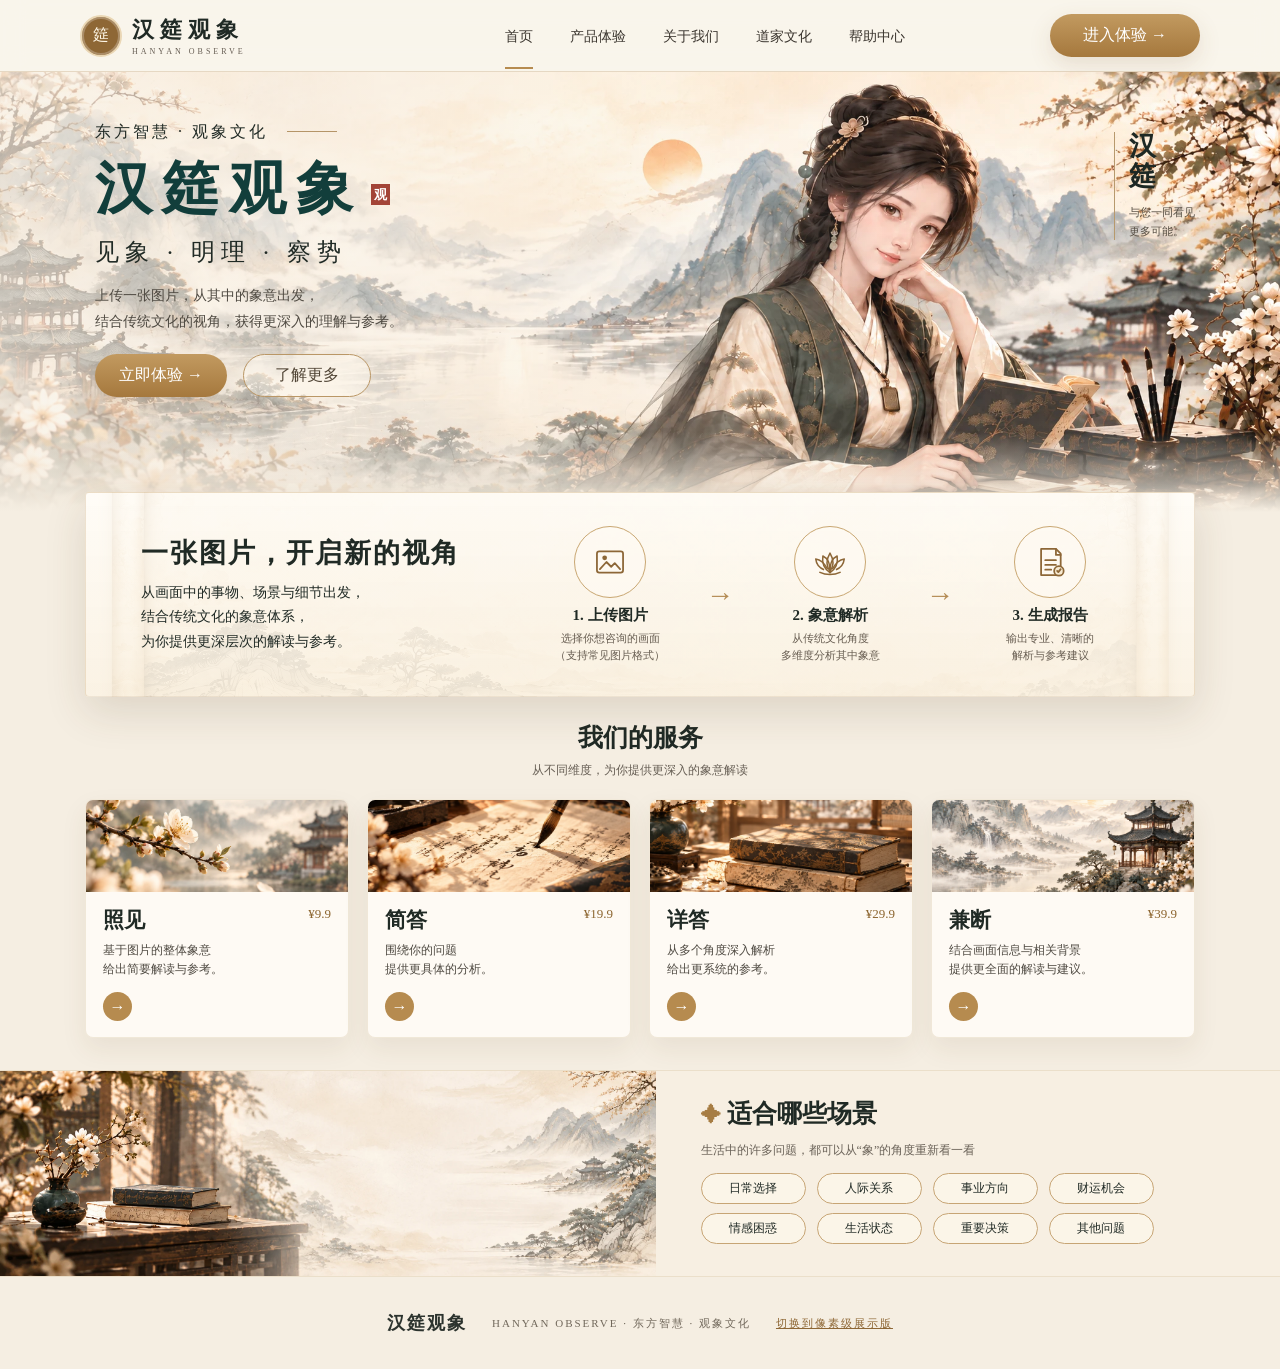
==== live.html @ b15e096b "汉筵观象 · 前端展示页（入口按钮接入后端 config.js）" ====
<!doctype html>
<html lang="zh-CN">
<head>
  <meta charset="UTF-8" />
  <meta name="viewport" content="width=device-width,initial-scale=1" />
  <meta name="theme-color" content="#f5eddf" />
  <title>汉筵观象 · 可编辑 DOM 版</title>
  <meta name="description" content="汉筵观象可编辑响应式前端版本。" />
  <link rel="icon" href="./assets/favicon.svg" type="image/svg+xml" />
  <link rel="preload" href="./assets/hero-generated.webp" as="image" />
  <link rel="stylesheet" href="./live.css" />
</head>
<body>
<header class="live-header" id="top">
  <a href="#top" class="live-brand"><span class="live-seal">筵</span><span><b>汉筵观象</b><small>HANYAN OBSERVE</small></span></a>
  <nav><a href="#top" class="active">首页</a><a href="#experience">产品体验</a><a href="#about">关于我们</a><a href="#culture">道家文化</a><a href="#help">帮助中心</a></nav>
  <button class="gold-btn" data-open-experience>进入体验 →</button>
</header>

<main>
  <section class="live-hero" id="culture">
    <div class="live-hero-bg"></div>
    <div class="live-hero-copy reveal">
      <div class="kicker">东方智慧 · 观象文化 <i></i></div>
      <h1>汉筵观象<span>观</span></h1>
      <h2>见象 · 明理 · 察势</h2>
      <p>上传一张图片，从其中的象意出发，<br>结合传统文化的视角，获得更深入的理解与参考。</p>
      <div class="hero-actions"><button class="gold-btn" data-open-experience>立即体验 →</button><a class="line-btn" href="#about">了解更多</a></div>
    </div>
    <div class="vertical-mark"><b>汉</b><b>筵</b><span>与您一同看见<br>更多可能。</span></div>
  </section>

  <section class="paper-scroll reveal" id="about">
    <div class="scroll-copy"><h2>一张图片，开启新的视角</h2><p>从画面中的事物、场景与细节出发，<br>结合传统文化的象意体系，<br>为你提供更深层次的解读与参考。</p></div>
    <div class="flow" id="experience">
      <div class="flow-step"><span><img src="./assets/icon-upload.svg" alt=""></span><b>1. 上传图片</b><small>选择你想咨询的画面<br>（支持常见图片格式）</small></div>
      <i>→</i>
      <div class="flow-step"><span><img src="./assets/icon-lotus.svg" alt=""></span><b>2. 象意解析</b><small>从传统文化角度<br>多维度分析其中象意</small></div>
      <i>→</i>
      <div class="flow-step"><span><img src="./assets/icon-report.svg" alt=""></span><b>3. 生成报告</b><small>输出专业、清晰的<br>解析与参考建议</small></div>
    </div>
  </section>

  <section class="live-services reveal">
    <h2>我们的服务</h2><p>从不同维度，为你提供更深入的象意解读</p>
    <div class="live-card-grid">
      <article><img src="./assets/card-look.webp" alt="白梅花枝"><div><h3>照见 <em>¥9.9</em></h3><p>基于图片的整体象意<br>给出简要解读与参考。</p><button data-service="照见">→</button></div></article>
      <article><img src="./assets/card-simple.webp" alt="书法纸笔"><div><h3>简答 <em>¥19.9</em></h3><p>围绕你的问题<br>提供更具体的分析。</p><button data-service="简答">→</button></div></article>
      <article><img src="./assets/card-detail.webp" alt="古籍花影"><div><h3>详答 <em>¥29.9</em></h3><p>从多个角度深入解析<br>给出更系统的参考。</p><button data-service="详答">→</button></div></article>
      <article><img src="./assets/card-judge.webp" alt="亭台山水"><div><h3>兼断 <em>¥39.9</em></h3><p>结合画面信息与相关背景<br>提供更全面的解读与建议。</p><button data-service="兼断">→</button></div></article>
    </div>
  </section>

  <section class="live-scenes reveal">
    <div class="scene-art"></div>
    <div class="scene-info"><h2><span>✦</span> 适合哪些场景</h2><p>生活中的许多问题，都可以从“象”的角度重新看一看</p><div class="tag-grid"><span>日常选择</span><span>人际关系</span><span>事业方向</span><span>财运机会</span><span>情感困惑</span><span>生活状态</span><span>重要决策</span><span>其他问题</span></div></div>
  </section>
</main>
<footer id="help"><b>汉筵观象</b><span>HANYAN OBSERVE · 东方智慧 · 观象文化</span><a href="./index.html">切换到像素级展示版</a></footer>

<dialog class="experience-modal" id="experienceModal" aria-labelledby="experienceTitle">
  <form method="dialog" class="modal-card">
    <button class="modal-close" value="close" aria-label="关闭">×</button>
    <div class="modal-mark">筵</div><p class="eyebrow">HANYAN OBSERVE</p><h2 id="experienceTitle">开始一次观象体验</h2>
    <p class="modal-desc">选择服务并上传图片。当前为前端展示版，可在这里继续接入订单、支付与 AI 分析接口。</p>
    <div class="service-choice" id="serviceChoice">当前服务：照见</div>
    <label class="upload-box"><input type="file" accept="image/*" id="imageInput"><span class="upload-symbol">＋</span><b>选择一张图片</b><small>JPG / PNG / WEBP</small></label>
    <div class="preview-wrap" id="previewWrap" hidden><img id="previewImage" alt="上传图片预览"></div>
    <button class="modal-primary" type="button" id="mockAnalyze">开始解析 →</button><p class="mock-status" id="mockStatus"></p>
  </form>
</dialog>
<script src="./config.js"></script>
<script src="./app.js"></script>
<script>
const observer = new IntersectionObserver(entries => entries.forEach(e => e.isIntersecting && e.target.classList.add('shown')), {threshold:.1});
document.querySelectorAll('.reveal').forEach(el => observer.observe(el));
</script>
</body>
</html>
---- live.css ----
:root{--paper:#f5eee2;--paper2:#fbf7ee;--ink:#202a25;--muted:#625b52;--gold:#b68b4f;--gold2:#8e6735;--line:#d8bd91;--deep:#123e3b}
*{box-sizing:border-box}html{scroll-behavior:smooth}body{margin:0;background:var(--paper);color:var(--ink);font-family:"Songti SC","STSong","SimSun",serif;-webkit-font-smoothing:antialiased}button,a{font:inherit}.live-header{height:72px;display:grid;grid-template-columns:280px 1fr 150px;align-items:center;padding:0 max(22px,calc((100vw - 1120px)/2));position:sticky;top:0;z-index:40;background:rgba(250,246,237,.9);backdrop-filter:blur(12px);border-bottom:1px solid rgba(166,125,67,.24)}.live-brand{display:flex;align-items:center;gap:10px;color:var(--ink);text-decoration:none}.live-seal{width:42px;height:42px;display:grid;place-items:center;border-radius:50%;background:var(--gold2);color:#fff8e8;border:2px solid #ead7b5;box-shadow:inset 0 0 0 2px rgba(255,255,255,.25)}.live-brand b{font-size:22px;letter-spacing:6px}.live-brand small{display:block;font:8px Georgia,serif;letter-spacing:3px;margin-top:2px;color:#655d52}.live-header nav{display:flex;justify-content:center;gap:37px}.live-header nav a{color:#3b362f;text-decoration:none;font-size:14px;padding:26px 0 21px;border-bottom:2px solid transparent}.live-header nav a:hover,.live-header nav a.active{border-color:#b68b4f}.gold-btn{border:0;border-radius:999px;background:linear-gradient(180deg,#c29a60,#a5783d);color:white;padding:11px 24px;box-shadow:0 8px 22px rgba(126,88,39,.15);cursor:pointer}.live-hero{height:440px;position:relative;overflow:hidden;background:#f5ecdd}.live-hero-bg{position:absolute;inset:0;background:linear-gradient(90deg,rgba(247,240,228,.74) 0%,rgba(247,240,228,.42) 39%,rgba(247,240,228,.06) 68%),url('./assets/hero-generated.webp') center/cover no-repeat;transform:scale(1.01)}.live-hero:after{content:"";position:absolute;left:0;right:0;bottom:0;height:80px;background:linear-gradient(transparent,#f5eee2)}.live-hero-copy{position:relative;z-index:2;width:520px;margin-left:max(22px,calc((100vw - 850px)/2 - 120px));padding-top:50px}.kicker{font-size:16px;letter-spacing:3px}.kicker i{display:inline-block;width:50px;border-top:1px solid #b59568;margin:0 0 5px 12px}.live-hero h1{font-size:57px;letter-spacing:10px;color:var(--deep);margin:15px 0 9px;line-height:1.1;font-weight:700;position:relative}.live-hero h1 span{font-size:13px;background:#a34437;color:white;letter-spacing:0;padding:3px;vertical-align:middle;margin-left:8px}.live-hero h2{font-size:24px;letter-spacing:6px;font-weight:500;margin:15px 0}.live-hero-copy>p{font-size:14px;line-height:1.9;color:#4e4941}.hero-actions{display:flex;gap:16px;margin-top:18px}.line-btn{display:inline-flex;align-items:center;justify-content:center;border:1px solid #ba9766;color:#514536;text-decoration:none;border-radius:999px;padding:10px 31px;background:rgba(255,250,240,.43)}.vertical-mark{position:absolute;z-index:3;right:max(25px,calc((100vw - 1110px)/2));top:60px;border-left:1px solid #b7996d;padding-left:14px;color:#1d2824}.vertical-mark b{display:block;font-size:27px;line-height:1.1}.vertical-mark span{display:block;font-size:11px;line-height:1.65;margin-top:12px;color:#554d42}.paper-scroll{width:min(1110px,calc(100% - 40px));min-height:205px;margin:-20px auto 0;position:relative;z-index:4;display:grid;grid-template-columns:380px 1fr;align-items:center;padding:32px 55px;background:linear-gradient(rgba(255,252,246,.87),rgba(250,241,225,.9)),url('./assets/scroll-generated.webp') center/cover no-repeat;border:1px solid rgba(175,132,73,.2);box-shadow:0 15px 42px rgba(80,54,25,.14);border-radius:4px}.scroll-copy h2{font-size:27px;letter-spacing:2px;margin:0 0 10px}.scroll-copy p{font-size:14px;line-height:1.75;margin:0}.flow{display:grid;grid-template-columns:1fr 42px 1fr 42px 1fr;align-items:center;text-align:center}.flow-step span{width:72px;height:72px;margin:0 auto 8px;border-radius:50%;display:grid;place-items:center;border:1px solid #c9a772;background:rgba(255,251,243,.66)}.flow-step img{width:38px;height:38px}.flow-step b{display:block;font-size:15px}.flow-step small{display:block;font-size:11px;line-height:1.5;color:#665c50;margin-top:5px}.flow>i{font-style:normal;color:#b48c54;font-size:28px}.live-services{width:min(1110px,calc(100% - 40px));margin:0 auto;padding:24px 0 16px}.live-services>h2{text-align:center;font-size:25px;margin:0}.live-services>p{text-align:center;color:#675f55;font-size:12px;margin:8px 0 20px}.live-card-grid{display:grid;grid-template-columns:repeat(4,1fr);gap:18px}.live-card-grid article{overflow:hidden;border:1px solid rgba(170,130,78,.16);border-radius:8px;background:rgba(255,252,246,.88);box-shadow:0 11px 26px rgba(89,61,29,.08);transition:.25s}.live-card-grid article:hover{transform:translateY(-4px);box-shadow:0 18px 36px rgba(89,61,29,.14)}.live-card-grid article>img{width:100%;height:92px;object-fit:cover;display:block}.live-card-grid article>div{padding:14px 17px 16px;position:relative}.live-card-grid h3{font-size:21px;margin:0 0 7px}.live-card-grid h3 em{float:right;font-size:13px;font-style:normal;color:#8c652f;font-weight:500}.live-card-grid p{font-size:12px;line-height:1.6;color:#4f4a42;margin:0 0 13px}.live-card-grid button{width:29px;height:29px;border:0;border-radius:50%;background:#b68b4f;color:white;cursor:pointer}.live-scenes{margin-top:16px;min-height:205px;display:grid;grid-template-columns:1.05fr 1fr;background:#f7efe2;border-top:1px solid rgba(166,125,67,.15);border-bottom:1px solid rgba(166,125,67,.15)}.scene-art{min-height:205px;background:url('./assets/scene-generated.webp') 45% center/cover no-repeat}.scene-info{padding:26px 7vw 24px 45px;background:linear-gradient(90deg,rgba(247,239,226,.7),#f7efe2 36%)}.scene-info h2{font-size:25px;margin:0 0 7px}.scene-info h2 span{color:#a77d43;font-size:20px}.scene-info p{font-size:12px;color:#6a6258}.tag-grid{display:grid;grid-template-columns:repeat(4,105px);gap:9px 11px;margin-top:14px}.tag-grid span{border:1px solid #c7a575;border-radius:999px;text-align:center;padding:6px 7px;font-size:12px;background:rgba(255,250,240,.45)}footer{min-height:92px;display:flex;align-items:center;justify-content:center;gap:25px;color:#71685b;font-size:11px;letter-spacing:2px}footer b{font-size:18px;color:#2c332e}footer a{color:#8e6735}.experience-modal{border:0;padding:0;background:transparent;max-width:none;max-height:none}.experience-modal::backdrop{background:rgba(31,27,21,.56);backdrop-filter:blur(5px)}.modal-card{width:min(92vw,520px);margin:auto;background:linear-gradient(180deg,#fffaf0,#f6ead7);border:1px solid #d9bc89;border-radius:22px;padding:34px;box-shadow:0 28px 80px rgba(35,25,15,.35);position:relative;text-align:center;color:#2b2a24}.modal-close{position:absolute;right:16px;top:13px;width:38px;height:38px;border:0;border-radius:50%;background:transparent;font-size:28px;color:#776b5e}.modal-mark{width:58px;height:58px;display:grid;place-items:center;margin:0 auto 12px;border-radius:50%;background:#a8793e;color:white;font-size:27px}.eyebrow{font-size:12px;letter-spacing:3px;color:#776b5d}.modal-card h2{font-size:28px;margin:7px 0 10px}.modal-desc{font-size:14px;line-height:1.8;color:#6f665b;margin:0 auto 16px;max-width:390px}.service-choice{display:inline-block;border:1px solid #d7bc8e;border-radius:999px;padding:7px 16px;color:#815d2e;background:#fffaf0;margin:6px 0 16px}.upload-box{min-height:150px;border:1px dashed #b9905a;border-radius:16px;display:flex;flex-direction:column;align-items:center;justify-content:center;background:rgba(255,255,255,.48);cursor:pointer}.upload-box input{display:none}.upload-symbol{font-size:35px;color:#a4763b}.upload-box small{margin-top:5px;color:#8e8172}.preview-wrap{margin-top:12px;border-radius:14px;overflow:hidden;max-height:240px}.preview-wrap img{display:block;width:100%;height:240px;object-fit:cover}.modal-primary{width:100%;margin-top:16px;border:0;border-radius:999px;padding:13px;background:linear-gradient(180deg,#bd965d,#9e7135);color:white}.mock-status{min-height:20px;font-size:13px;color:#79623e}.reveal{opacity:0;transform:translateY(12px);transition:.7s ease}.reveal.shown{opacity:1;transform:none}
@media(max-width:900px){.live-header{grid-template-columns:1fr auto}.live-header nav{display:none}.live-hero-copy{margin-left:35px}.vertical-mark{display:none}.paper-scroll{grid-template-columns:1fr;padding:30px}.scroll-copy{text-align:center;margin-bottom:24px}.live-card-grid{grid-template-columns:1fr 1fr}.live-scenes{grid-template-columns:1fr}.scene-art{min-height:250px}.scene-info{padding:30px}.tag-grid{grid-template-columns:repeat(4,1fr)}}
@media(max-width:560px){.live-brand b{font-size:18px}.live-brand small{font-size:7px}.live-header{padding:0 14px}.live-header>.gold-btn{padding:9px 14px}.live-hero{height:610px}.live-hero-bg{background-position:60% center}.live-hero-copy{margin-left:0;width:auto;padding:285px 22px 0}.live-hero h1{font-size:48px}.live-hero h2{font-size:20px}.paper-scroll{margin-top:-20px;width:calc(100% - 24px);padding:26px 20px}.flow{grid-template-columns:1fr;gap:14px}.flow>i{display:none}.flow-step{display:grid;grid-template-columns:62px 1fr;text-align:left;align-items:center}.flow-step span{grid-row:1/3;width:54px;height:54px;margin:0}.flow-step img{width:30px}.live-services{width:calc(100% - 28px);padding-top:38px}.live-card-grid{gap:12px}.live-card-grid article>img{height:105px}.live-card-grid article>div{padding:12px}.live-card-grid h3{font-size:18px}.tag-grid{grid-template-columns:repeat(2,1fr)}footer{flex-direction:column;gap:7px;padding:20px}.reveal{opacity:1;transform:none}}
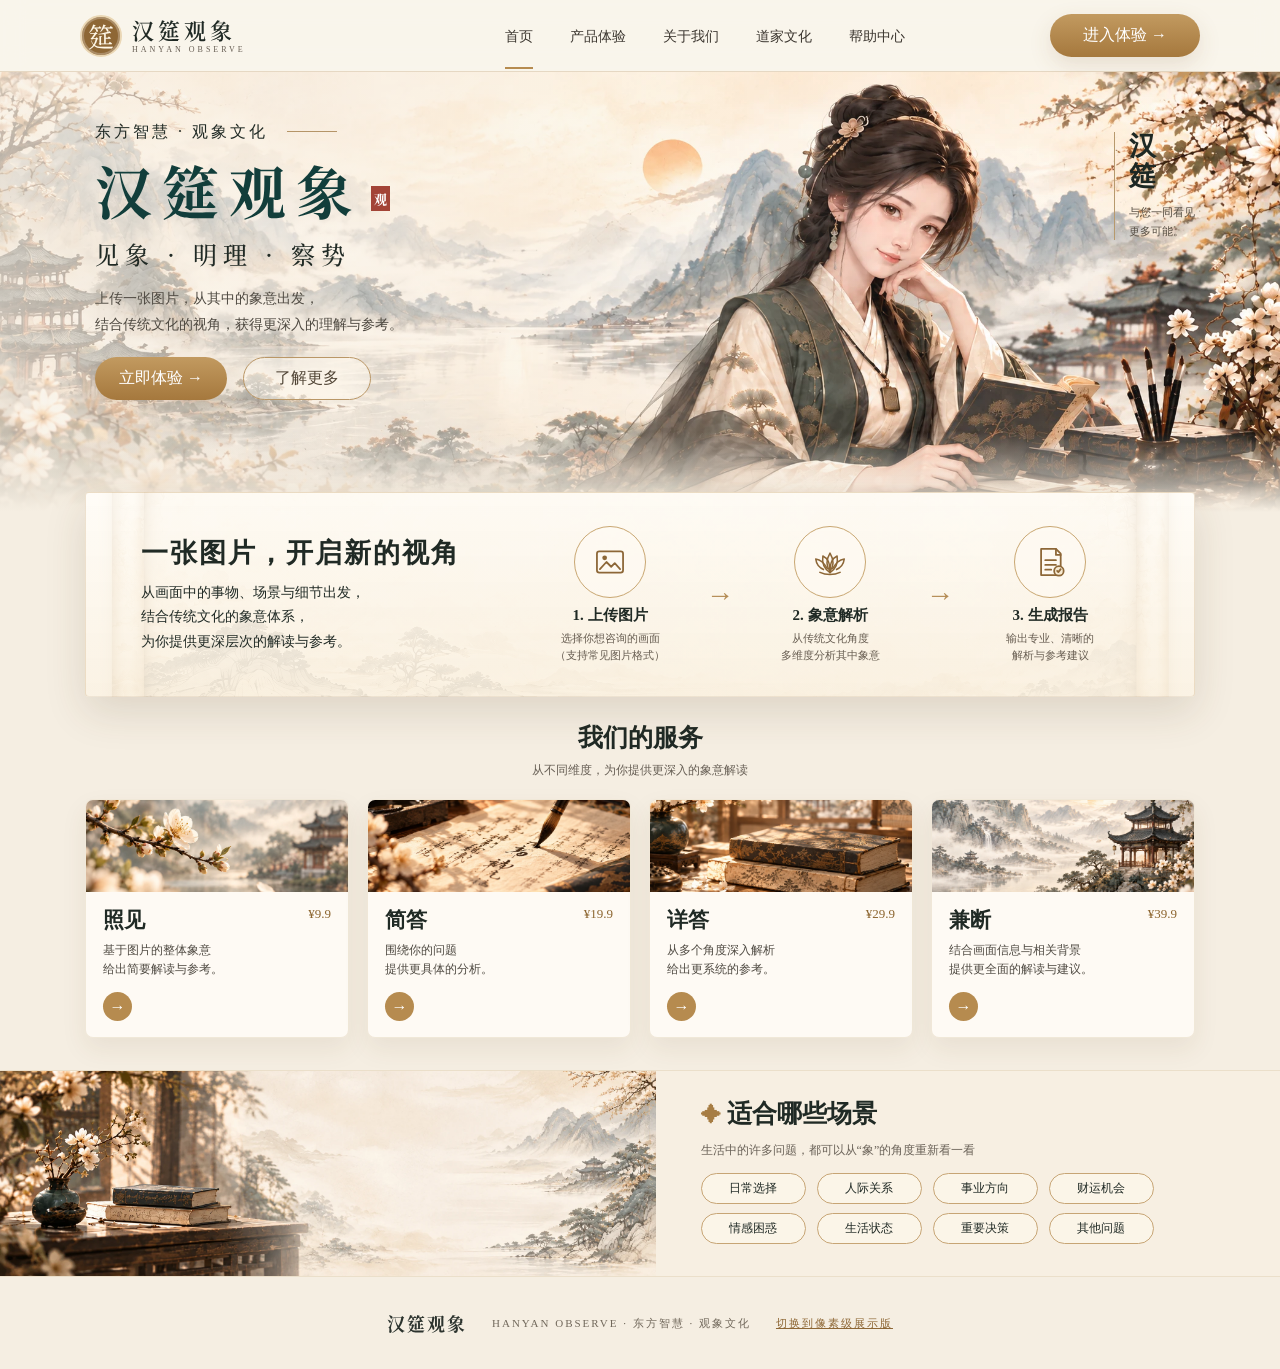
==== commit bfb740e5: "手机首屏：去掉合成留白、人物上移、改用三倍像素竖版图；品牌用字内嵌子集字体，修正小字号下「筵」看着像错字" ====
--- a/live.html
+++ b/live.html
@@ -8,6 +8,7 @@
   <meta name="description" content="汉筵观象可编辑响应式前端版本。" />
   <link rel="icon" href="./assets/favicon.svg" type="image/svg+xml" />
   <link rel="preload" href="./assets/hero-generated.webp" as="image" />
+  <link rel="preload" href="./assets/hanyan-serif.woff2" as="font" type="font/woff2" crossorigin />
   <link rel="stylesheet" href="./live.css" />
 </head>
 <body>
--- a/live.css
+++ b/live.css
@@ -2,3 +2,31 @@
 *{box-sizing:border-box}html{scroll-behavior:smooth}body{margin:0;background:var(--paper);color:var(--ink);font-family:"Songti SC","STSong","SimSun",serif;-webkit-font-smoothing:antialiased}button,a{font:inherit}.live-header{height:72px;display:grid;grid-template-columns:280px 1fr 150px;align-items:center;padding:0 max(22px,calc((100vw - 1120px)/2));position:sticky;top:0;z-index:40;background:rgba(250,246,237,.9);backdrop-filter:blur(12px);border-bottom:1px solid rgba(166,125,67,.24)}.live-brand{display:flex;align-items:center;gap:10px;color:var(--ink);text-decoration:none}.live-seal{width:42px;height:42px;display:grid;place-items:center;border-radius:50%;background:var(--gold2);color:#fff8e8;border:2px solid #ead7b5;box-shadow:inset 0 0 0 2px rgba(255,255,255,.25)}.live-brand b{font-size:22px;letter-spacing:6px}.live-brand small{display:block;font:8px Georgia,serif;letter-spacing:3px;margin-top:2px;color:#655d52}.live-header nav{display:flex;justify-content:center;gap:37px}.live-header nav a{color:#3b362f;text-decoration:none;font-size:14px;padding:26px 0 21px;border-bottom:2px solid transparent}.live-header nav a:hover,.live-header nav a.active{border-color:#b68b4f}.gold-btn{border:0;border-radius:999px;background:linear-gradient(180deg,#c29a60,#a5783d);color:white;padding:11px 24px;box-shadow:0 8px 22px rgba(126,88,39,.15);cursor:pointer}.live-hero{height:440px;position:relative;overflow:hidden;background:#f5ecdd}.live-hero-bg{position:absolute;inset:0;background:linear-gradient(90deg,rgba(247,240,228,.74) 0%,rgba(247,240,228,.42) 39%,rgba(247,240,228,.06) 68%),url('./assets/hero-generated.webp') center/cover no-repeat;transform:scale(1.01)}.live-hero:after{content:"";position:absolute;left:0;right:0;bottom:0;height:80px;background:linear-gradient(transparent,#f5eee2)}.live-hero-copy{position:relative;z-index:2;width:520px;margin-left:max(22px,calc((100vw - 850px)/2 - 120px));padding-top:50px}.kicker{font-size:16px;letter-spacing:3px}.kicker i{display:inline-block;width:50px;border-top:1px solid #b59568;margin:0 0 5px 12px}.live-hero h1{font-size:57px;letter-spacing:10px;color:var(--deep);margin:15px 0 9px;line-height:1.1;font-weight:700;position:relative}.live-hero h1 span{font-size:13px;background:#a34437;color:white;letter-spacing:0;padding:3px;vertical-align:middle;margin-left:8px}.live-hero h2{font-size:24px;letter-spacing:6px;font-weight:500;margin:15px 0}.live-hero-copy>p{font-size:14px;line-height:1.9;color:#4e4941}.hero-actions{display:flex;gap:16px;margin-top:18px}.line-btn{display:inline-flex;align-items:center;justify-content:center;border:1px solid #ba9766;color:#514536;text-decoration:none;border-radius:999px;padding:10px 31px;background:rgba(255,250,240,.43)}.vertical-mark{position:absolute;z-index:3;right:max(25px,calc((100vw - 1110px)/2));top:60px;border-left:1px solid #b7996d;padding-left:14px;color:#1d2824}.vertical-mark b{display:block;font-size:27px;line-height:1.1}.vertical-mark span{display:block;font-size:11px;line-height:1.65;margin-top:12px;color:#554d42}.paper-scroll{width:min(1110px,calc(100% - 40px));min-height:205px;margin:-20px auto 0;position:relative;z-index:4;display:grid;grid-template-columns:380px 1fr;align-items:center;padding:32px 55px;background:linear-gradient(rgba(255,252,246,.87),rgba(250,241,225,.9)),url('./assets/scroll-generated.webp') center/cover no-repeat;border:1px solid rgba(175,132,73,.2);box-shadow:0 15px 42px rgba(80,54,25,.14);border-radius:4px}.scroll-copy h2{font-size:27px;letter-spacing:2px;margin:0 0 10px}.scroll-copy p{font-size:14px;line-height:1.75;margin:0}.flow{display:grid;grid-template-columns:1fr 42px 1fr 42px 1fr;align-items:center;text-align:center}.flow-step span{width:72px;height:72px;margin:0 auto 8px;border-radius:50%;display:grid;place-items:center;border:1px solid #c9a772;background:rgba(255,251,243,.66)}.flow-step img{width:38px;height:38px}.flow-step b{display:block;font-size:15px}.flow-step small{display:block;font-size:11px;line-height:1.5;color:#665c50;margin-top:5px}.flow>i{font-style:normal;color:#b48c54;font-size:28px}.live-services{width:min(1110px,calc(100% - 40px));margin:0 auto;padding:24px 0 16px}.live-services>h2{text-align:center;font-size:25px;margin:0}.live-services>p{text-align:center;color:#675f55;font-size:12px;margin:8px 0 20px}.live-card-grid{display:grid;grid-template-columns:repeat(4,1fr);gap:18px}.live-card-grid article{overflow:hidden;border:1px solid rgba(170,130,78,.16);border-radius:8px;background:rgba(255,252,246,.88);box-shadow:0 11px 26px rgba(89,61,29,.08);transition:.25s}.live-card-grid article:hover{transform:translateY(-4px);box-shadow:0 18px 36px rgba(89,61,29,.14)}.live-card-grid article>img{width:100%;height:92px;object-fit:cover;display:block}.live-card-grid article>div{padding:14px 17px 16px;position:relative}.live-card-grid h3{font-size:21px;margin:0 0 7px}.live-card-grid h3 em{float:right;font-size:13px;font-style:normal;color:#8c652f;font-weight:500}.live-card-grid p{font-size:12px;line-height:1.6;color:#4f4a42;margin:0 0 13px}.live-card-grid button{width:29px;height:29px;border:0;border-radius:50%;background:#b68b4f;color:white;cursor:pointer}.live-scenes{margin-top:16px;min-height:205px;display:grid;grid-template-columns:1.05fr 1fr;background:#f7efe2;border-top:1px solid rgba(166,125,67,.15);border-bottom:1px solid rgba(166,125,67,.15)}.scene-art{min-height:205px;background:url('./assets/scene-generated.webp') 45% center/cover no-repeat}.scene-info{padding:26px 7vw 24px 45px;background:linear-gradient(90deg,rgba(247,239,226,.7),#f7efe2 36%)}.scene-info h2{font-size:25px;margin:0 0 7px}.scene-info h2 span{color:#a77d43;font-size:20px}.scene-info p{font-size:12px;color:#6a6258}.tag-grid{display:grid;grid-template-columns:repeat(4,105px);gap:9px 11px;margin-top:14px}.tag-grid span{border:1px solid #c7a575;border-radius:999px;text-align:center;padding:6px 7px;font-size:12px;background:rgba(255,250,240,.45)}footer{min-height:92px;display:flex;align-items:center;justify-content:center;gap:25px;color:#71685b;font-size:11px;letter-spacing:2px}footer b{font-size:18px;color:#2c332e}footer a{color:#8e6735}.experience-modal{border:0;padding:0;background:transparent;max-width:none;max-height:none}.experience-modal::backdrop{background:rgba(31,27,21,.56);backdrop-filter:blur(5px)}.modal-card{width:min(92vw,520px);margin:auto;background:linear-gradient(180deg,#fffaf0,#f6ead7);border:1px solid #d9bc89;border-radius:22px;padding:34px;box-shadow:0 28px 80px rgba(35,25,15,.35);position:relative;text-align:center;color:#2b2a24}.modal-close{position:absolute;right:16px;top:13px;width:38px;height:38px;border:0;border-radius:50%;background:transparent;font-size:28px;color:#776b5e}.modal-mark{width:58px;height:58px;display:grid;place-items:center;margin:0 auto 12px;border-radius:50%;background:#a8793e;color:white;font-size:27px}.eyebrow{font-size:12px;letter-spacing:3px;color:#776b5d}.modal-card h2{font-size:28px;margin:7px 0 10px}.modal-desc{font-size:14px;line-height:1.8;color:#6f665b;margin:0 auto 16px;max-width:390px}.service-choice{display:inline-block;border:1px solid #d7bc8e;border-radius:999px;padding:7px 16px;color:#815d2e;background:#fffaf0;margin:6px 0 16px}.upload-box{min-height:150px;border:1px dashed #b9905a;border-radius:16px;display:flex;flex-direction:column;align-items:center;justify-content:center;background:rgba(255,255,255,.48);cursor:pointer}.upload-box input{display:none}.upload-symbol{font-size:35px;color:#a4763b}.upload-box small{margin-top:5px;color:#8e8172}.preview-wrap{margin-top:12px;border-radius:14px;overflow:hidden;max-height:240px}.preview-wrap img{display:block;width:100%;height:240px;object-fit:cover}.modal-primary{width:100%;margin-top:16px;border:0;border-radius:999px;padding:13px;background:linear-gradient(180deg,#bd965d,#9e7135);color:white}.mock-status{min-height:20px;font-size:13px;color:#79623e}.reveal{opacity:0;transform:translateY(12px);transition:.7s ease}.reveal.shown{opacity:1;transform:none}
 @media(max-width:900px){.live-header{grid-template-columns:1fr auto}.live-header nav{display:none}.live-hero-copy{margin-left:35px}.vertical-mark{display:none}.paper-scroll{grid-template-columns:1fr;padding:30px}.scroll-copy{text-align:center;margin-bottom:24px}.live-card-grid{grid-template-columns:1fr 1fr}.live-scenes{grid-template-columns:1fr}.scene-art{min-height:250px}.scene-info{padding:30px}.tag-grid{grid-template-columns:repeat(4,1fr)}}
 @media(max-width:560px){.live-brand b{font-size:18px}.live-brand small{font-size:7px}.live-header{padding:0 14px}.live-header>.gold-btn{padding:9px 14px}.live-hero{height:610px}.live-hero-bg{background-position:60% center}.live-hero-copy{margin-left:0;width:auto;padding:285px 22px 0}.live-hero h1{font-size:48px}.live-hero h2{font-size:20px}.paper-scroll{margin-top:-20px;width:calc(100% - 24px);padding:26px 20px}.flow{grid-template-columns:1fr;gap:14px}.flow>i{display:none}.flow-step{display:grid;grid-template-columns:62px 1fr;text-align:left;align-items:center}.flow-step span{grid-row:1/3;width:54px;height:54px;margin:0}.flow-step img{width:30px}.live-services{width:calc(100% - 28px);padding-top:38px}.live-card-grid{gap:12px}.live-card-grid article>img{height:105px}.live-card-grid article>div{padding:12px}.live-card-grid h3{font-size:18px}.tag-grid{grid-template-columns:repeat(2,1fr)}footer{flex-direction:column;gap:7px;padding:20px}.reveal{opacity:1;transform:none}}
+
+/* 手机端首屏：改用竖版裁切图，人物完整居中央 */
+@media(max-width:560px){.live-hero-bg{background-image:linear-gradient(90deg,rgba(247,240,228,.74) 0%,rgba(247,240,228,.42) 39%,rgba(247,240,228,.06) 68%),url('./assets/hero-mobile.webp');background-position:center top;background-size:cover}}
+
+/* ---- 2026-10-13 师傅反馈修正：品牌字形 + 手机首屏 ----
+   1) "汉筵观象"里的"筵"在手机上小字号常被系统字体压成一团，看着像错别字：
+      内嵌 12KB 子集字体（Noto Serif SC，SIL OFL）保证各机型同一字形，
+      并用 font-synthesis:none 关掉浏览器合成粗体（走形的主因），字号也放大一档。
+   2) 手机首屏改用 hero-mobile-v2.webp（去掉上下合成留白、人物上移、三倍像素），
+      文字压在画上的那一段用自上而下的淡纸色渐层化开。 */
+@font-face{font-family:"HanyanSerif";src:url("./assets/hanyan-serif.woff2") format("woff2");
+  font-weight:400 700;font-style:normal;font-display:swap}
+.live-seal{font:400 26px/1 "HanyanSerif","Songti SC","STSong","SimSun",serif;font-synthesis:none;letter-spacing:0}
+.live-brand b{font:600 22px/1.15 "HanyanSerif","Songti SC","STSong","SimSun",serif;font-synthesis:none;letter-spacing:4px}
+.live-hero h1{font-family:"HanyanSerif","Songti SC","STSong","SimSun",serif;font-synthesis:none}
+.live-hero h2,.modal-mark{font-family:"HanyanSerif","Songti SC","STSong","SimSun",serif;font-synthesis:none}
+footer b{font-family:"HanyanSerif","Songti SC","STSong","SimSun",serif;font-synthesis:none}
+@media(max-width:560px){
+  .live-brand b{font-size:20px;letter-spacing:2px}
+  .live-seal{font-size:24px}
+  .live-hero-bg{
+    background-image:
+      linear-gradient(180deg,rgba(247,240,228,0) 26%,rgba(247,240,228,.32) 50%,
+        rgba(247,240,228,.74) 74%,rgb(247,240,228) 100%),
+      url('./assets/hero-mobile-v2.webp');
+    background-position:center top;background-size:cover;
+  }
+}
